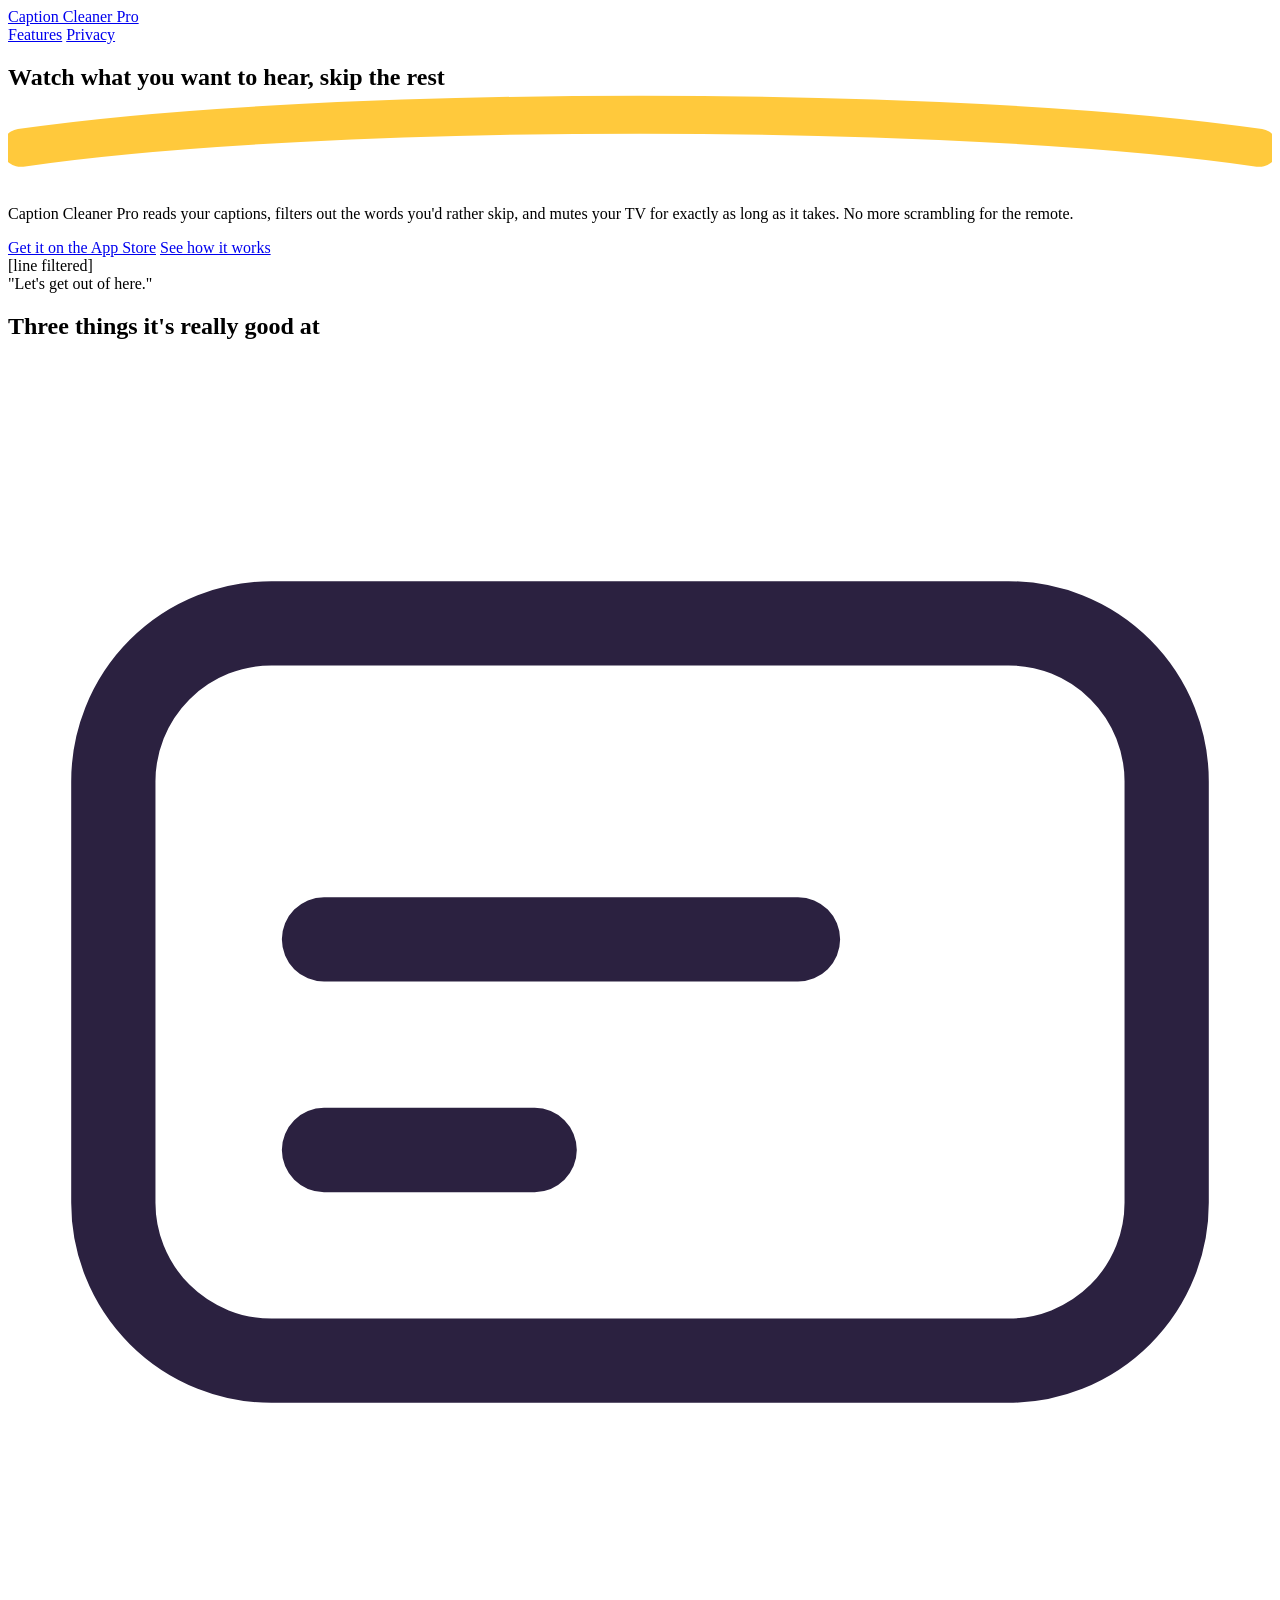
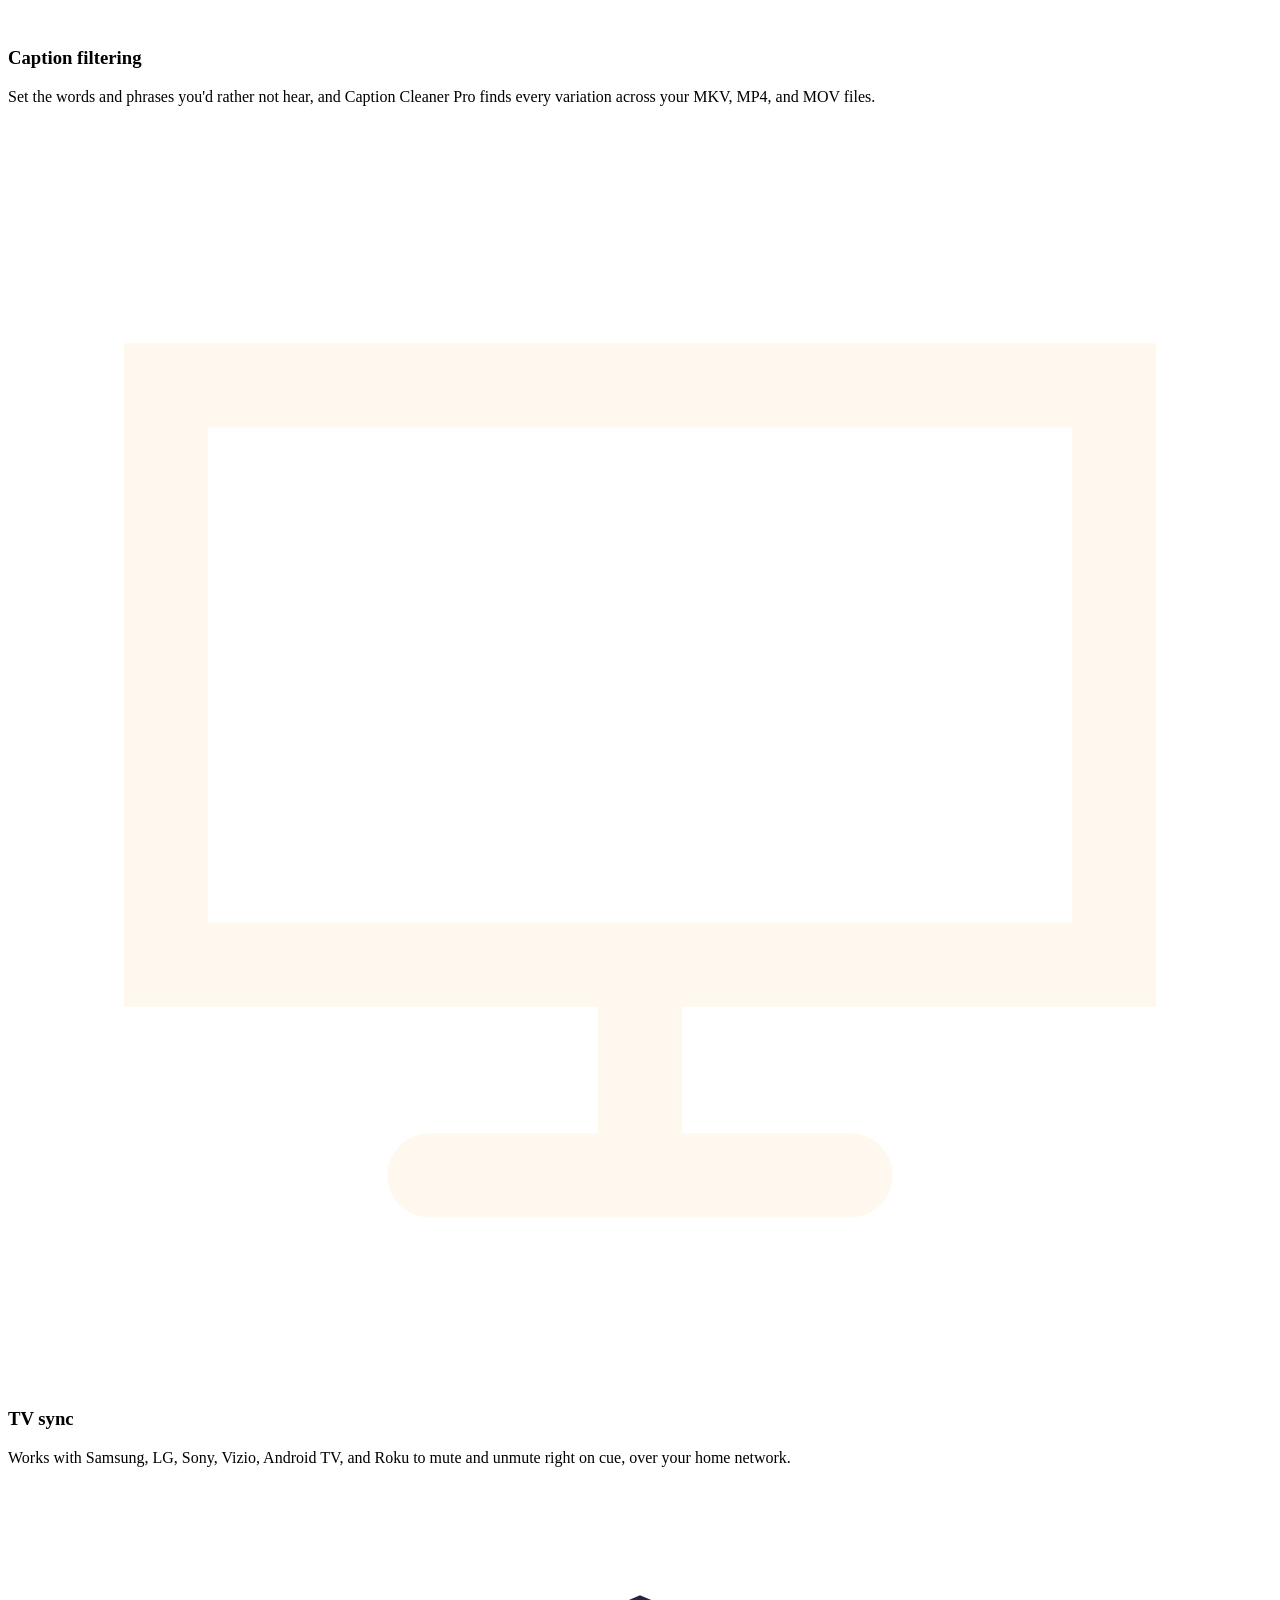
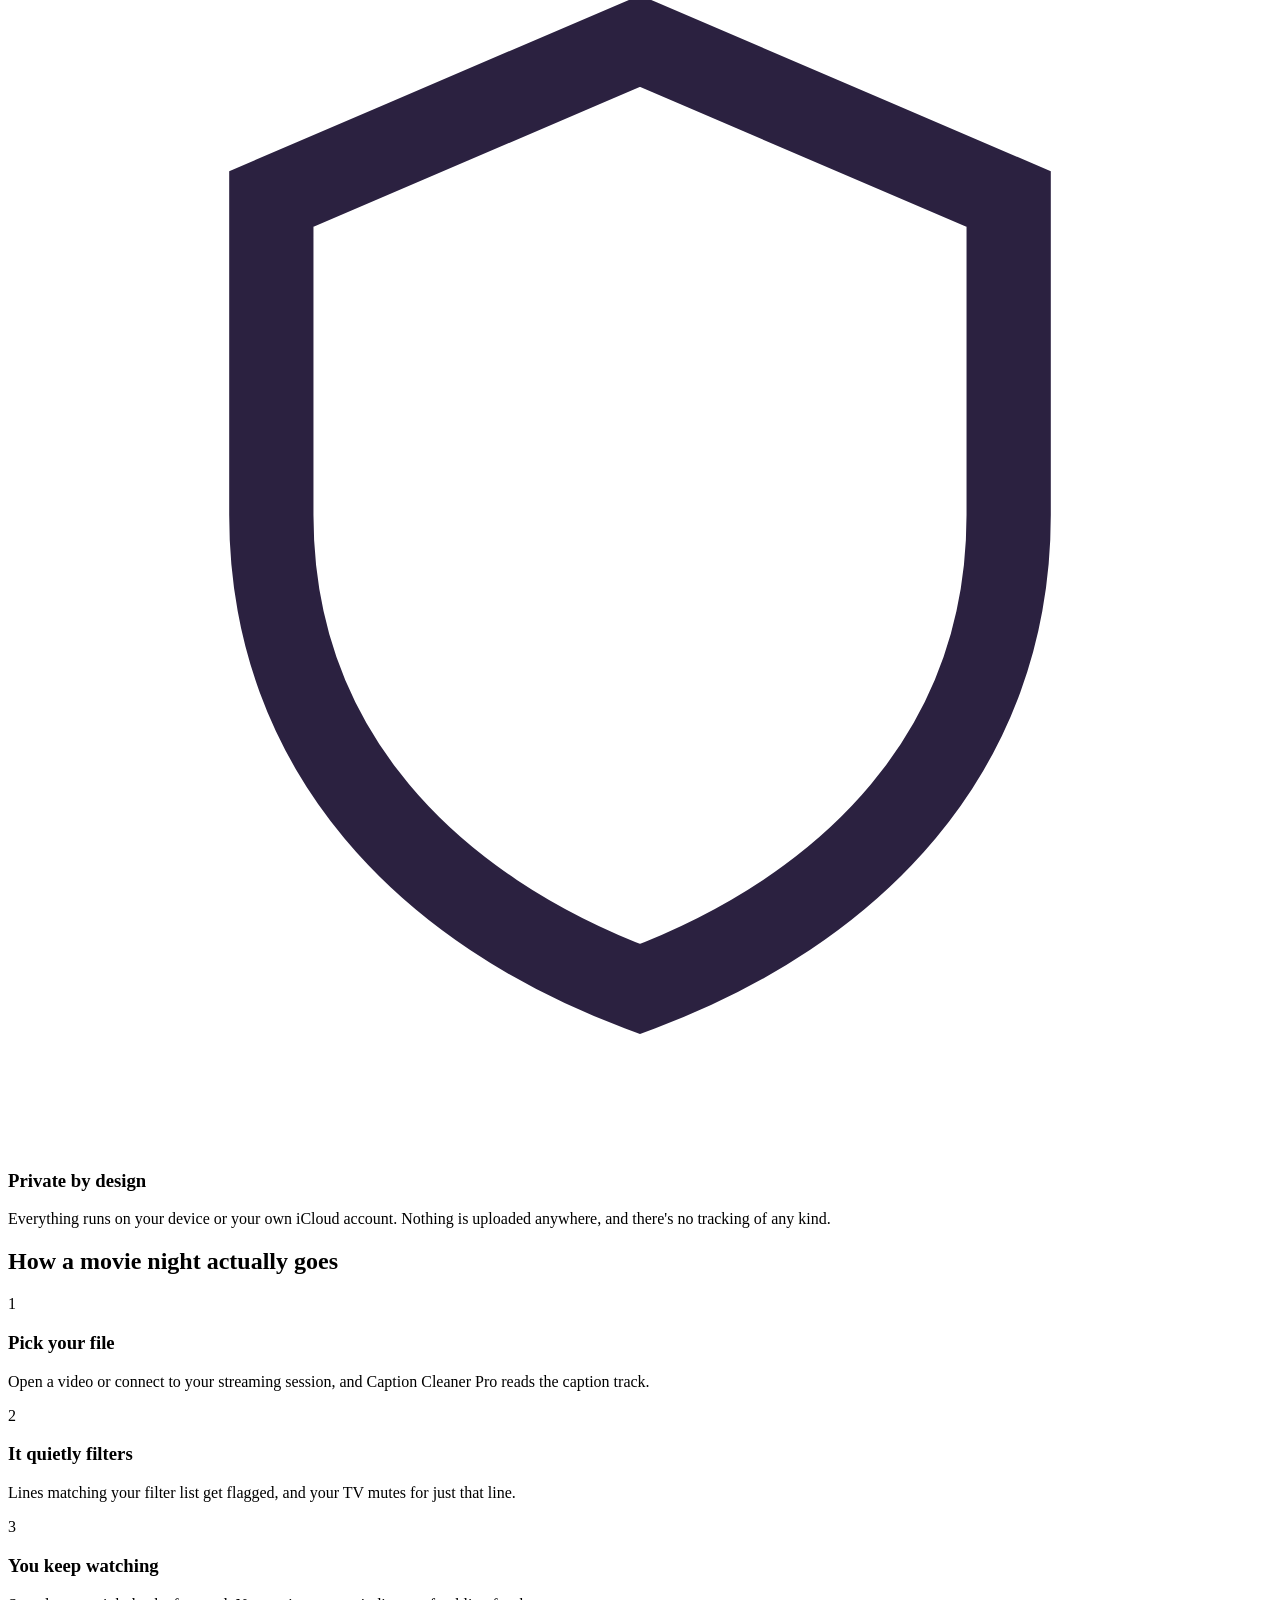
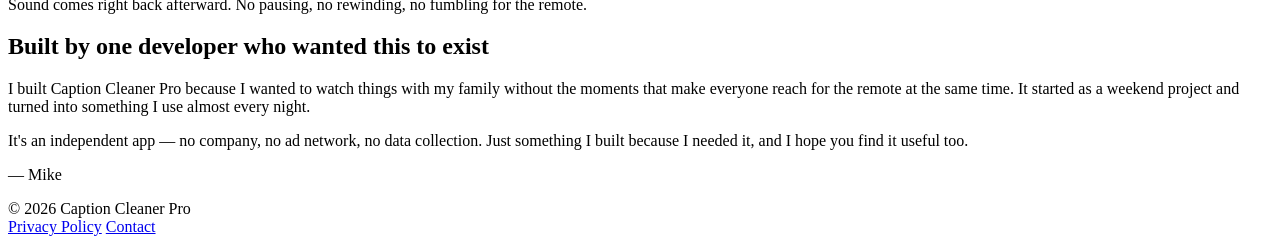
==== index.html @ 6652e27a "Add main HTML structure for Caption Cleaner Pro This HTML file serves as the main page for Caption C" ====
<!DOCTYPE html>
<html lang="en">
<head>
<meta charset="UTF-8">
<meta name="viewport" content="width=device-width, initial-scale=1.0">
<title>Caption Cleaner Pro — Watch on your terms</title>
<meta name="description" content="Caption Cleaner Pro filters what your captions say and quietly mutes your TV at the right moment.">
<link rel="stylesheet" href="style.css">
</head>
<body>

<div class="wrap">
  <nav class="nav">
    <a href="index.html" class="nav-brand"><span class="dot"></span>Caption Cleaner Pro</a>
    <div>
      <a href="#features" class="nav-link">Features</a>
      <a href="privacy-policy.html" class="nav-link">Privacy</a>
    </div>
  </nav>

  <section class="hero">
    <div>
      <h1>Watch what you want to hear, <span class="underline">skip the rest<svg viewBox="0 0 200 14" preserveAspectRatio="none"><path d="M2 9 C 50 2, 150 2, 198 9" stroke="#FFC93C" stroke-width="6" fill="none" stroke-linecap="round"/></svg></span></h1>
      <p class="lede">Caption Cleaner Pro reads your captions, filters out the words you'd rather skip, and mutes your TV for exactly as long as it takes. No more scrambling for the remote.</p>
      <div class="cta-row">
        <a class="btn btn-primary" href="#">Get it on the App Store</a>
        <a class="btn btn-secondary" href="#how">See how it works</a>
      </div>
    </div>
    <div class="phone-stage">
      <div class="blob blob-1"></div>
      <div class="blob blob-2"></div>
      <div class="phone">
        <div class="phone-screen">
          <div class="phone-caption muted">[line filtered]</div>
          <div class="phone-caption">"Let's get out of here."</div>
        </div>
      </div>
    </div>
  </section>

  <section class="features" id="features">
    <div class="features-head">
      <h2>Three things it's really good at</h2>
    </div>
    <div class="feature-grid">
      <div class="feature feature-1">
        <svg class="icon" viewBox="0 0 24 24" fill="none"><rect x="2" y="5" width="20" height="14" rx="3" stroke="#2B2140" stroke-width="1.6"/><path d="M6 15h4M6 11h9" stroke="#2B2140" stroke-width="1.6" stroke-linecap="round"/></svg>
        <h3>Caption filtering</h3>
        <p>Set the words and phrases you'd rather not hear, and Caption Cleaner Pro finds every variation across your MKV, MP4, and MOV files.</p>
      </div>
      <div class="feature feature-2">
        <svg class="icon" viewBox="0 0 24 24" fill="none"><path d="M3 5h18v11H3z" stroke="#FFF8EF" stroke-width="1.6"/><path d="M8 20h8M12 16v4" stroke="#FFF8EF" stroke-width="1.6" stroke-linecap="round"/></svg>
        <h3>TV sync</h3>
        <p>Works with Samsung, LG, Sony, Vizio, Android TV, and Roku to mute and unmute right on cue, over your home network.</p>
      </div>
      <div class="feature feature-3">
        <svg class="icon" viewBox="0 0 24 24" fill="none"><path d="M12 3l7 3v6c0 4.5-3 7.5-7 9-4-1.5-7-4.5-7-9V6l7-3z" stroke="#2B2140" stroke-width="1.6"/></svg>
        <h3>Private by design</h3>
        <p>Everything runs on your device or your own iCloud account. Nothing is uploaded anywhere, and there's no tracking of any kind.</p>
      </div>
    </div>
  </section>

  <section class="how" id="how">
    <div class="how-inner">
      <h2>How a movie night actually goes</h2>
      <div class="steps">
        <div class="step">
          <div class="step-num">1</div>
          <h3>Pick your file</h3>
          <p>Open a video or connect to your streaming session, and Caption Cleaner Pro reads the caption track.</p>
        </div>
        <div class="step">
          <div class="step-num">2</div>
          <h3>It quietly filters</h3>
          <p>Lines matching your filter list get flagged, and your TV mutes for just that line.</p>
        </div>
        <div class="step">
          <div class="step-num">3</div>
          <h3>You keep watching</h3>
          <p>Sound comes right back afterward. No pausing, no rewinding, no fumbling for the remote.</p>
        </div>
      </div>
    </div>
  </section>

  <section class="note">
    <div class="note-avatar"></div>
    <div>
      <h2>Built by one developer who wanted this to exist</h2>
      <p>I built Caption Cleaner Pro because I wanted to watch things with my family without the moments that make everyone reach for the remote at the same time. It started as a weekend project and turned into something I use almost every night.</p>
      <p>It's an independent app — no company, no ad network, no data collection. Just something I built because I needed it, and I hope you find it useful too.</p>
      <p class="signoff">— Mike</p>
    </div>
  </section>

  <footer class="footer">
    <div class="footer-brand">© 2026 Caption Cleaner Pro</div>
    <div class="footer-links">
      <a href="privacy-policy.html">Privacy Policy</a>
      <a href="mailto:support@placeholder-domain.com">Contact</a>
    </div>
  </footer>
</div>

</body>
</html>
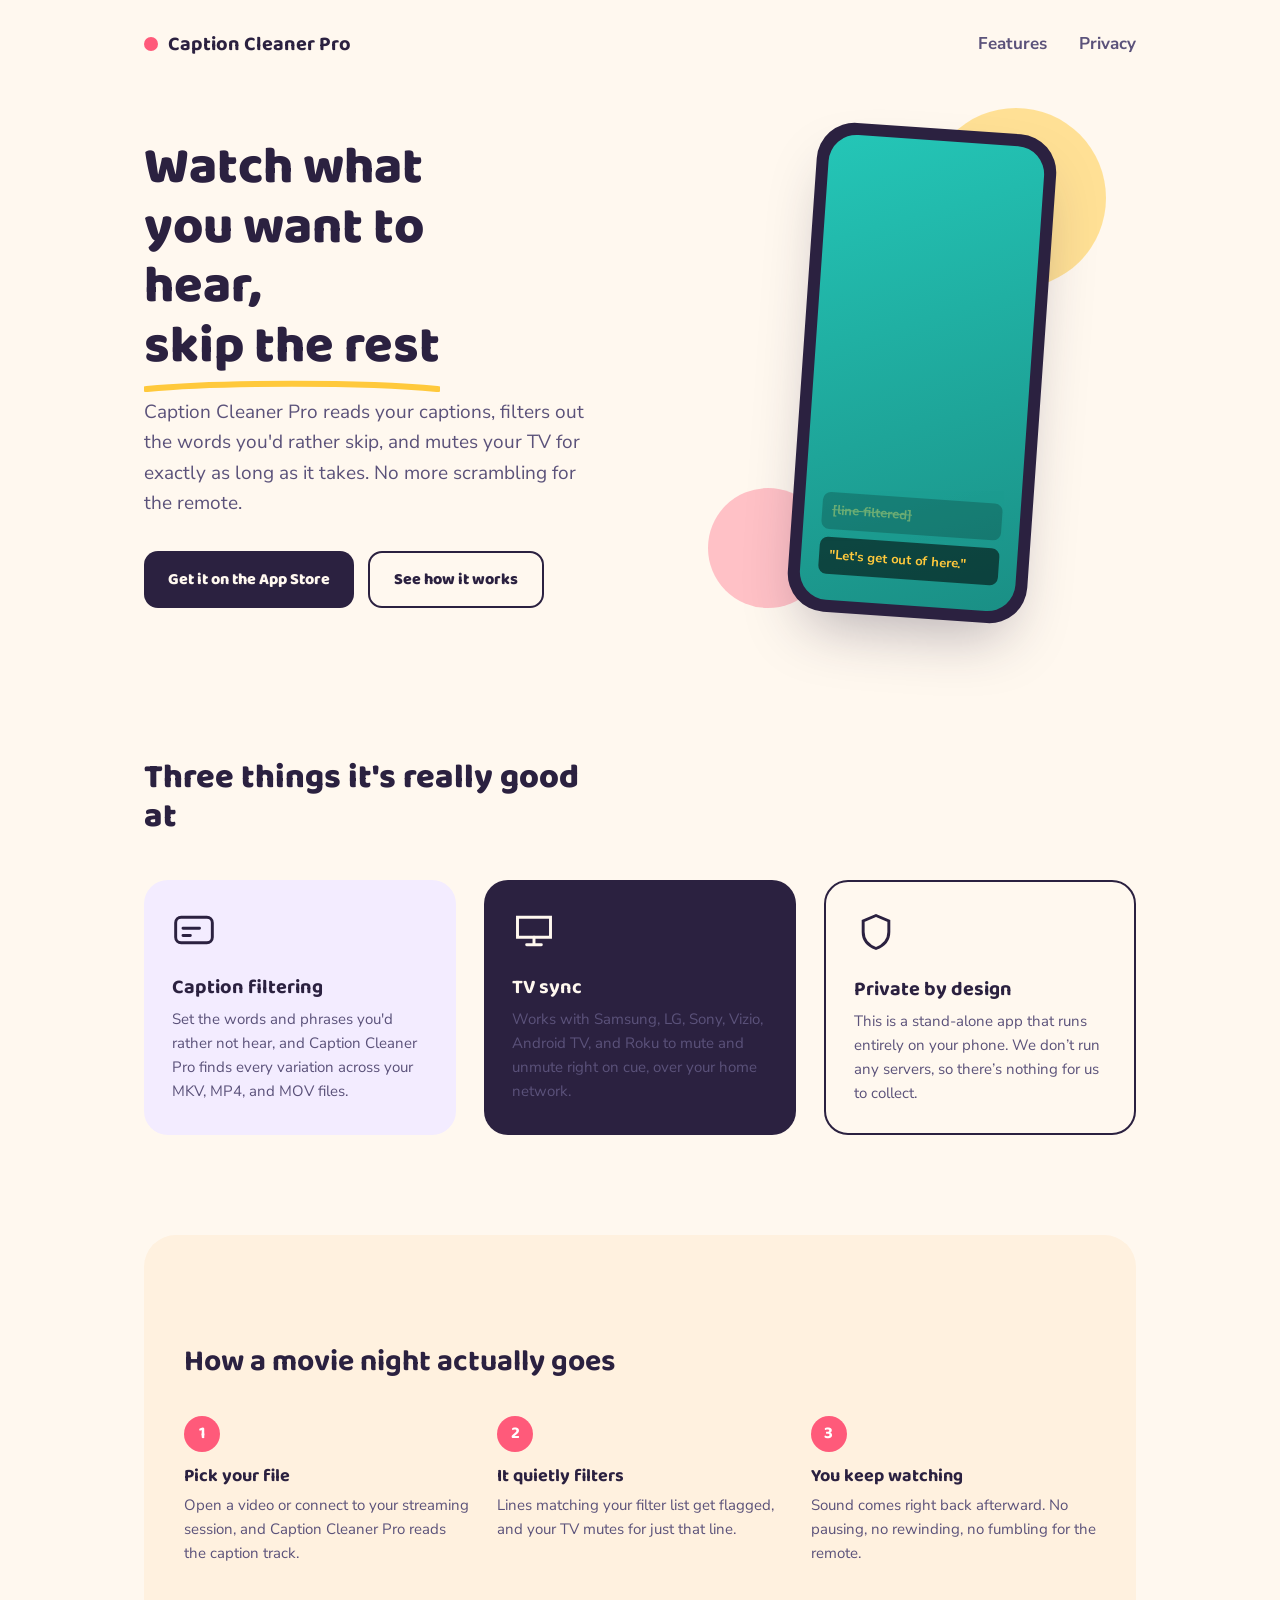
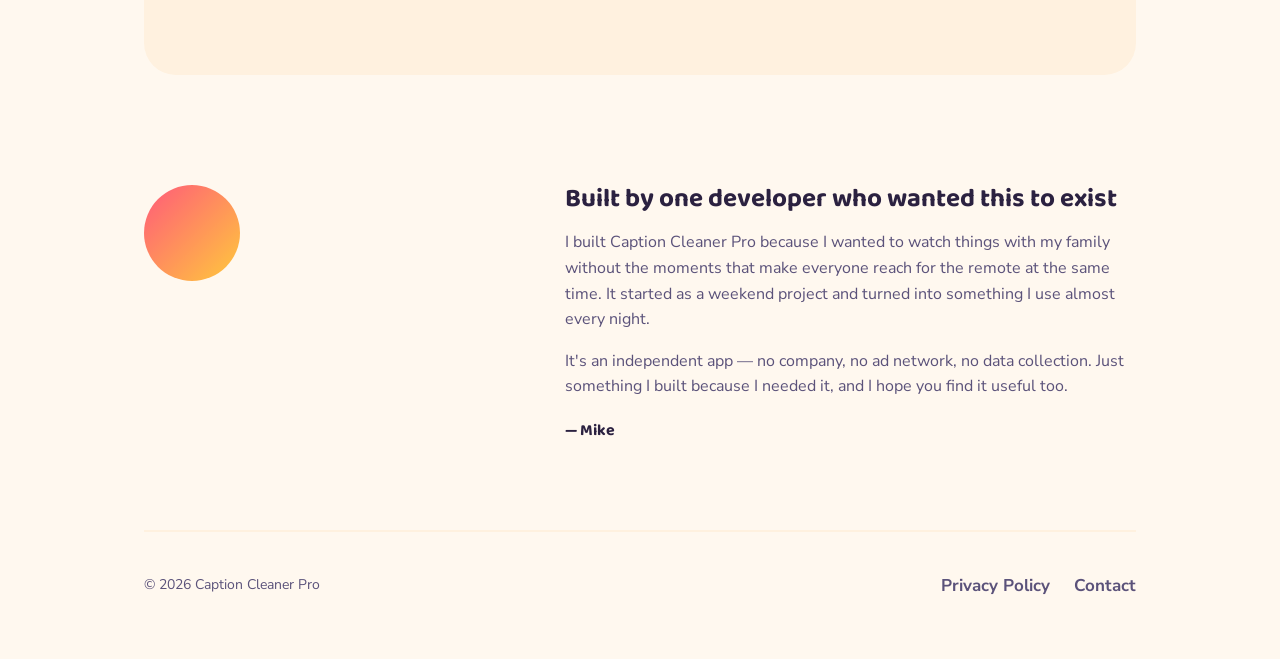
==== commit afd6268f: "Revise app description and update contact email Updated the app description and contact email in the" ====
--- a/index.html
+++ b/index.html
@@ -57,7 +57,7 @@
       <div class="feature feature-3">
         <svg class="icon" viewBox="0 0 24 24" fill="none"><path d="M12 3l7 3v6c0 4.5-3 7.5-7 9-4-1.5-7-4.5-7-9V6l7-3z" stroke="#2B2140" stroke-width="1.6"/></svg>
         <h3>Private by design</h3>
-        <p>Everything runs on your device or your own iCloud account. Nothing is uploaded anywhere, and there's no tracking of any kind.</p>
+        <p>This is a stand-alone app that runs entirely on your phone. We don’t run any servers, so there’s nothing for us to collect.</p>
       </div>
     </div>
   </section>
@@ -99,7 +99,7 @@
     <div class="footer-brand">© 2026 Caption Cleaner Pro</div>
     <div class="footer-links">
       <a href="privacy-policy.html">Privacy Policy</a>
-      <a href="mailto:support@placeholder-domain.com">Contact</a>
+      <a href="mailto:mailto:caption-cleaner-pro-app@gmail.com">Contact</a>
     </div>
   </footer>
 </div>
--- a/style.css
+++ b/style.css
@@ -0,0 +1,352 @@
+@import url('https://fonts.googleapis.com/css2?family=Baloo+2:wght@500;600;700;800&family=Nunito+Sans:wght@400;600;700;800&display=swap');
+
+:root {
+  --cream: #FFF8EF;
+  --cream-deep: #FFF1DF;
+  --ink: #2B2140;
+  --ink-soft: #5B527A;
+  --coral: #FF5A7A;
+  --coral-deep: #E8425F;
+  --yellow: #FFC93C;
+  --teal: #24C6B7;
+  --lavender: #F3ECFF;
+  --max-width: 1040px;
+}
+
+* { box-sizing: border-box; }
+
+body {
+  margin: 0;
+  background: var(--cream);
+  color: var(--ink);
+  font-family: 'Nunito Sans', sans-serif;
+  font-size: 17px;
+  line-height: 1.6;
+}
+
+h1, h2, h3 {
+  font-family: 'Baloo 2', sans-serif;
+  color: var(--ink);
+  line-height: 1.15;
+  margin: 0;
+}
+
+a { color: var(--coral-deep); }
+
+.wrap {
+  max-width: var(--max-width);
+  margin: 0 auto;
+  padding: 0 24px;
+}
+
+/* ---------- NAV ---------- */
+.nav {
+  display: flex;
+  align-items: center;
+  justify-content: space-between;
+  padding: 28px 0;
+}
+.nav-brand {
+  display: flex;
+  align-items: center;
+  gap: 10px;
+  font-family: 'Baloo 2', sans-serif;
+  font-weight: 700;
+  font-size: 20px;
+  text-decoration: none;
+  color: var(--ink);
+}
+.nav-brand .dot {
+  width: 14px;
+  height: 14px;
+  border-radius: 50%;
+  background: var(--coral);
+  display: inline-block;
+}
+.nav a.nav-link {
+  color: var(--ink-soft);
+  text-decoration: none;
+  font-weight: 700;
+  margin-left: 28px;
+}
+.nav a.nav-link:hover { color: var(--coral-deep); }
+
+/* ---------- HERO ---------- */
+.hero {
+  display: grid;
+  grid-template-columns: 1.1fr 0.9fr;
+  gap: 40px;
+  align-items: center;
+  padding: 40px 0 80px;
+}
+.hero h1 {
+  font-size: 52px;
+  font-weight: 800;
+  max-width: 11ch;
+}
+.hero h1 .underline {
+  position: relative;
+  white-space: nowrap;
+}
+.hero h1 .underline svg {
+  position: absolute;
+  left: 0;
+  bottom: -6px;
+  width: 100%;
+  height: 14px;
+}
+.hero p.lede {
+  font-size: 19px;
+  color: var(--ink-soft);
+  max-width: 42ch;
+  margin-top: 20px;
+}
+.cta-row {
+  display: flex;
+  gap: 14px;
+  margin-top: 32px;
+  flex-wrap: wrap;
+}
+.btn {
+  display: inline-flex;
+  align-items: center;
+  gap: 8px;
+  padding: 14px 24px;
+  border-radius: 14px;
+  font-weight: 800;
+  font-family: 'Baloo 2', sans-serif;
+  text-decoration: none;
+  font-size: 16px;
+}
+.btn-primary {
+  background: var(--ink);
+  color: var(--cream);
+}
+.btn-secondary {
+  background: transparent;
+  color: var(--ink);
+  border: 2px solid var(--ink);
+}
+
+/* ---------- PHONE MOCKUP (placeholder) ---------- */
+.phone-stage {
+  position: relative;
+  display: flex;
+  justify-content: center;
+}
+.phone {
+  width: 240px;
+  height: 490px;
+  background: var(--ink);
+  border-radius: 38px;
+  padding: 12px;
+  transform: rotate(4deg);
+  box-shadow: 0 30px 60px -20px rgba(43, 33, 64, 0.35);
+}
+.phone-screen {
+  width: 100%;
+  height: 100%;
+  border-radius: 28px;
+  background: linear-gradient(160deg, var(--teal) 0%, #1a8f85 100%);
+  overflow: hidden;
+  position: relative;
+  display: flex;
+  flex-direction: column;
+  justify-content: flex-end;
+  padding: 18px;
+}
+.phone-caption {
+  background: rgba(0,0,0,0.55);
+  color: var(--yellow);
+  font-weight: 700;
+  font-size: 13px;
+  padding: 8px 10px;
+  border-radius: 8px;
+  margin-bottom: 8px;
+  font-family: 'Nunito Sans', sans-serif;
+}
+.phone-caption.muted { opacity: 0.35; text-decoration: line-through; }
+.blob {
+  position: absolute;
+  border-radius: 50%;
+  z-index: -1;
+}
+.blob-1 {
+  width: 180px; height: 180px;
+  background: var(--yellow);
+  opacity: 0.5;
+  top: -20px; right: 30px;
+}
+.blob-2 {
+  width: 120px; height: 120px;
+  background: var(--coral);
+  opacity: 0.35;
+  bottom: 10px; left: 0;
+}
+
+/* ---------- FEATURES ---------- */
+.features {
+  padding: 60px 0;
+}
+.features-head {
+  max-width: 46ch;
+  margin-bottom: 44px;
+}
+.features-head h2 { font-size: 34px; font-weight: 800; }
+.feature-grid {
+  display: grid;
+  grid-template-columns: repeat(3, 1fr);
+  gap: 28px;
+}
+.feature {
+  padding: 28px;
+}
+.feature-1 {
+  background: var(--lavender);
+  border-radius: 24px;
+}
+.feature-2 {
+  background: var(--ink);
+  color: var(--cream);
+  border-radius: 24px;
+}
+.feature-2 h3 { color: var(--cream); }
+.feature-2 p { color: #D8D0EE; }
+.feature-3 {
+  border: 2px solid var(--ink);
+  border-radius: 24px;
+}
+.feature .icon {
+  width: 44px; height: 44px;
+  margin-bottom: 16px;
+}
+.feature h3 {
+  font-size: 20px;
+  margin-bottom: 8px;
+}
+.feature p {
+  color: var(--ink-soft);
+  font-size: 15px;
+  margin: 0;
+}
+
+/* ---------- HOW IT WORKS ---------- */
+.how {
+  padding: 60px 0;
+  background: var(--cream-deep);
+  border-radius: 32px;
+  margin: 40px 0;
+}
+.how-inner { padding: 50px 40px; }
+.how h2 { font-size: 30px; margin-bottom: 36px; }
+.steps {
+  display: grid;
+  grid-template-columns: repeat(3, 1fr);
+  gap: 28px;
+}
+.step-num {
+  width: 36px; height: 36px;
+  border-radius: 50%;
+  background: var(--coral);
+  color: white;
+  font-family: 'Baloo 2', sans-serif;
+  font-weight: 700;
+  display: flex;
+  align-items: center;
+  justify-content: center;
+  margin-bottom: 14px;
+}
+.step h3 { font-size: 18px; margin-bottom: 6px; }
+.step p { color: var(--ink-soft); font-size: 15px; margin: 0; }
+
+/* ---------- PERSONAL NOTE ---------- */
+.note {
+  padding: 70px 0;
+  display: grid;
+  grid-template-columns: 0.4fr 0.6fr;
+  gap: 40px;
+  align-items: start;
+}
+.note-avatar {
+  width: 96px; height: 96px;
+  border-radius: 50%;
+  background: linear-gradient(135deg, var(--coral), var(--yellow));
+}
+.note h2 { font-size: 26px; margin-bottom: 16px; }
+.note p { color: var(--ink-soft); font-size: 16px; }
+.note .signoff {
+  font-family: 'Baloo 2', sans-serif;
+  color: var(--ink);
+  font-weight: 700;
+  margin-top: 18px;
+}
+
+/* ---------- FOOTER ---------- */
+.footer {
+  padding: 40px 0 60px;
+  border-top: 2px solid var(--cream-deep);
+  display: flex;
+  justify-content: space-between;
+  align-items: center;
+  flex-wrap: wrap;
+  gap: 16px;
+}
+.footer-links a {
+  color: var(--ink-soft);
+  text-decoration: none;
+  font-weight: 700;
+  margin-left: 20px;
+}
+.footer-links a:hover { color: var(--coral-deep); }
+.footer-brand { color: var(--ink-soft); font-size: 14px; }
+
+/* ---------- PRIVACY POLICY PAGE ---------- */
+.policy {
+  padding: 20px 0 80px;
+  max-width: 720px;
+}
+.policy h1 {
+  font-size: 38px;
+  margin-bottom: 6px;
+}
+.policy .updated {
+  color: var(--ink-soft);
+  font-size: 14px;
+  margin-bottom: 40px;
+  display: block;
+}
+.policy h2 {
+  font-size: 22px;
+  margin-top: 40px;
+  margin-bottom: 12px;
+}
+.policy p, .policy li {
+  color: var(--ink-soft);
+  font-size: 16px;
+}
+.policy .callout {
+  background: var(--lavender);
+  border-radius: 18px;
+  padding: 20px 24px;
+  color: var(--ink);
+  font-weight: 600;
+  margin: 24px 0;
+}
+.policy ul { padding-left: 20px; }
+
+/* ---------- RESPONSIVE ---------- */
+@media (max-width: 760px) {
+  .hero { grid-template-columns: 1fr; padding-bottom: 50px; }
+  .hero h1 { font-size: 38px; }
+  .phone-stage { order: -1; }
+  .phone { width: 200px; height: 410px; }
+  .feature-grid { grid-template-columns: 1fr; }
+  .steps { grid-template-columns: 1fr; }
+  .note { grid-template-columns: 1fr; }
+  .footer { flex-direction: column; align-items: flex-start; }
+  .footer-links a { margin-left: 0; margin-right: 16px; }
+}
+
+@media (prefers-reduced-motion: reduce) {
+  * { transition: none !important; animation: none !important; }
+}
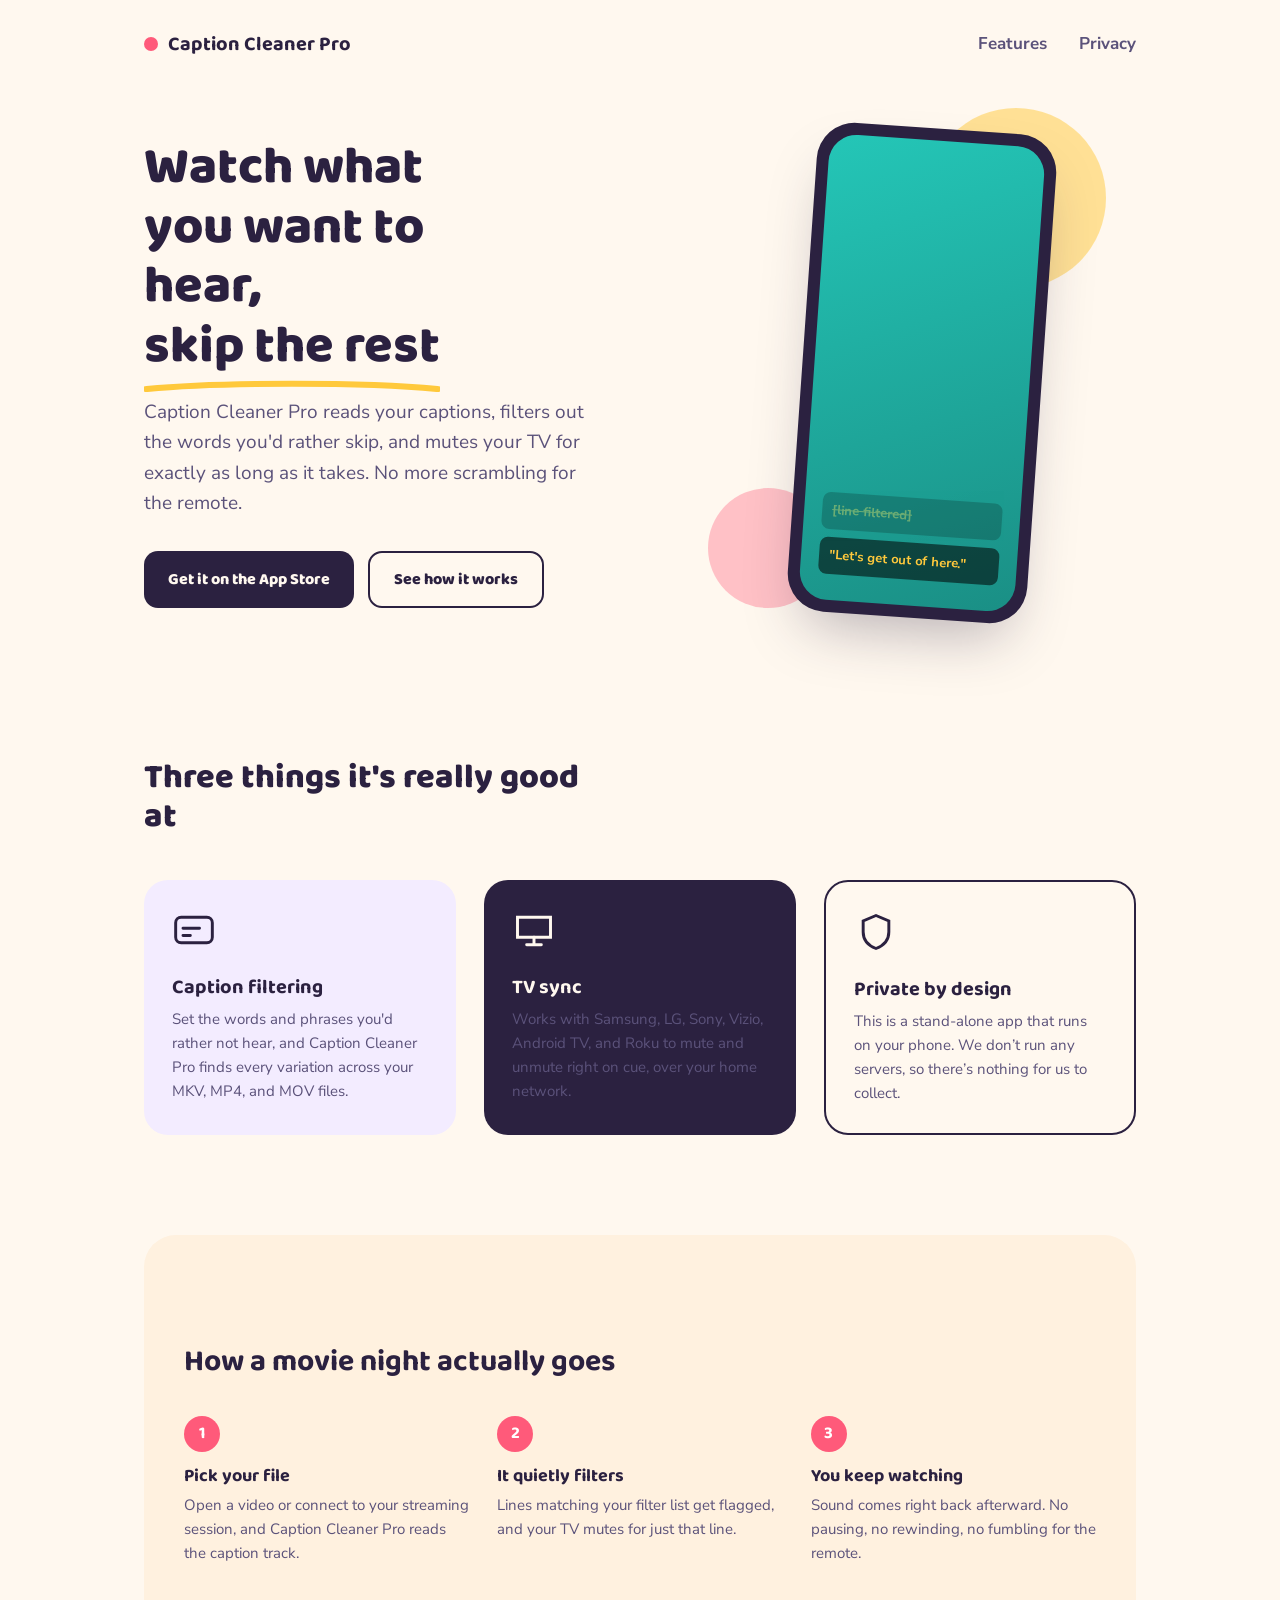
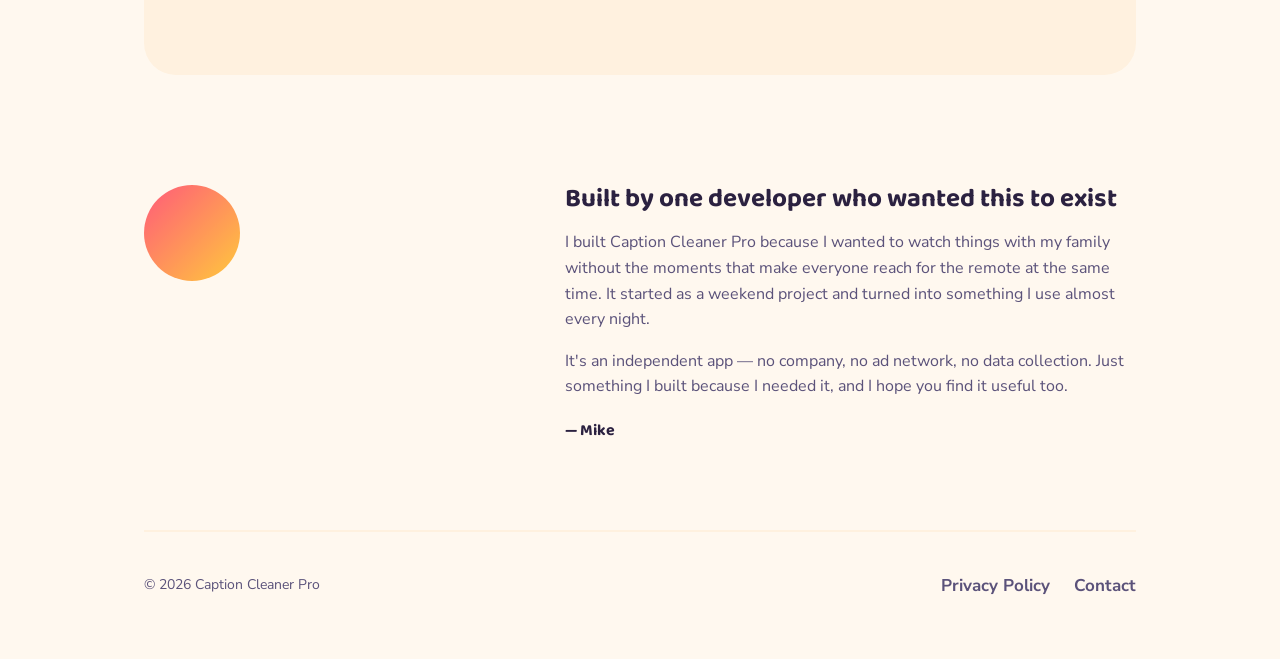
==== commit 8b0be8b6: "Updated privacy policy and index page to reflect new terms and conditions." ====
--- a/index.html
+++ b/index.html
@@ -57,7 +57,7 @@
       <div class="feature feature-3">
         <svg class="icon" viewBox="0 0 24 24" fill="none"><path d="M12 3l7 3v6c0 4.5-3 7.5-7 9-4-1.5-7-4.5-7-9V6l7-3z" stroke="#2B2140" stroke-width="1.6"/></svg>
         <h3>Private by design</h3>
-        <p>This is a stand-alone app that runs entirely on your phone. We don’t run any servers, so there’s nothing for us to collect.</p>
+        <p>This is a stand-alone app that runs on your phone. We don’t run any servers, so there’s nothing for us to collect.</p>
       </div>
     </div>
   </section>
